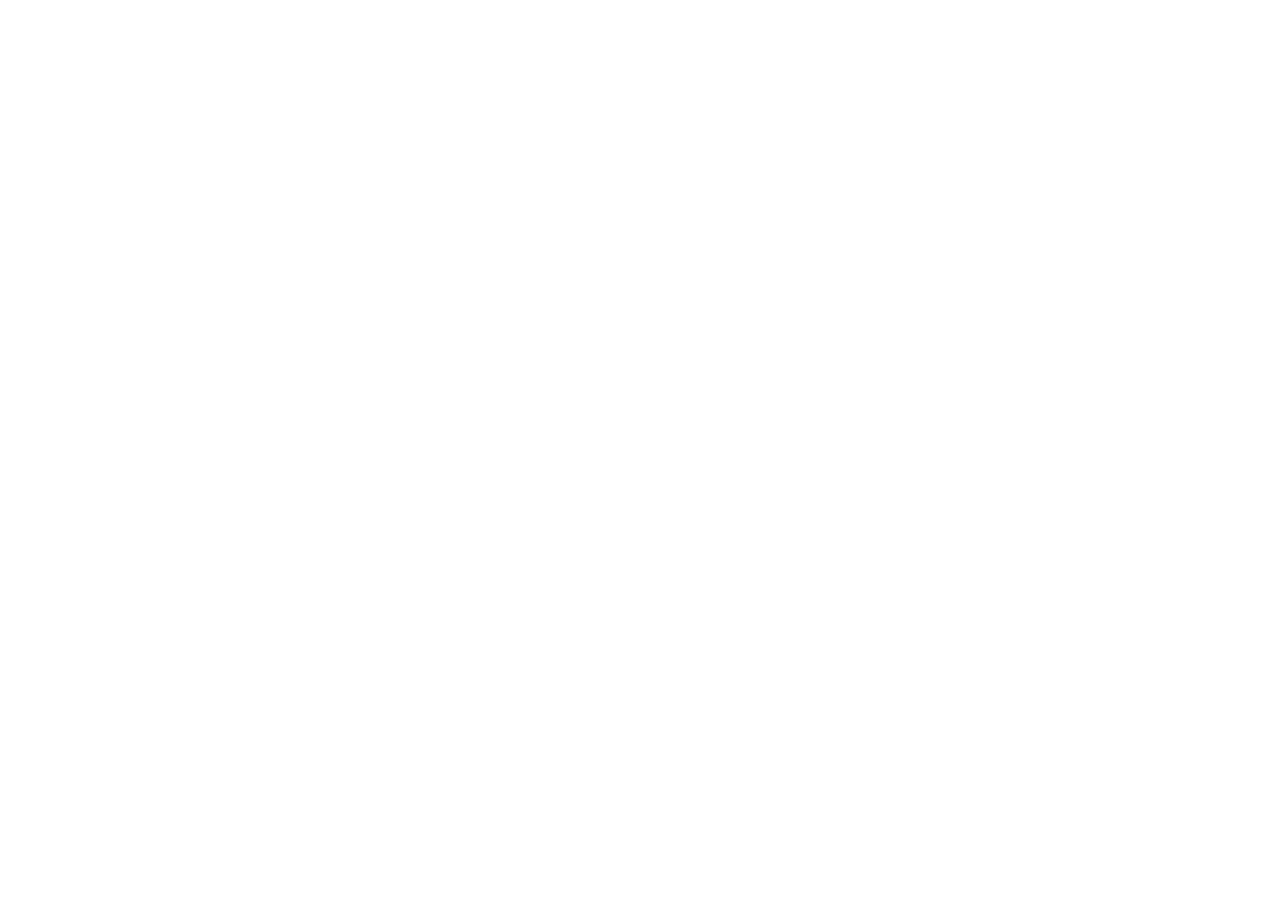
==== bootstrap/bootstrap.html @ 6756a257 "bootstrap" ====
<!DOCTYPE html>
<html lang="en">
  <head>
    <meta charset="UTF-8" />
    <meta name="viewport" content="width=device-width, initial-scale=1.0" />
    <meta http-equiv="X-UA-Compatible" content="ie=edge" />
    <link
      rel="stylesheet"
      href="https://stackpath.bootstrapcdn.com/bootstrap/4.3.1/css/bootstrap.min.css"
      integrity="sha384-ggOyR0iXCbMQv3Xipma34MD+dH/1fQ784/j6cY/iJTQUOhcWr7x9JvoRxT2MZw1T"
      crossorigin="anonymous"
    />
    <script
      src="https://code.jquery.com/jquery-3.3.1.slim.min.js"
      integrity="sha384-q8i/X+965DzO0rT7abK41JStQIAqVgRVzpbzo5smXKp4YfRvH+8abtTE1Pi6jizo"
      crossorigin="anonymous"
    ></script>
    <script
      src="https://cdnjs.cloudflare.com/ajax/libs/popper.js/1.14.7/umd/popper.min.js"
      integrity="sha384-UO2eT0CpHqdSJQ6hJty5KVphtPhzWj9WO1clHTMGa3JDZwrnQq4sF86dIHNDz0W1"
      crossorigin="anonymous"
    ></script>
    <script
      src="https://stackpath.bootstrapcdn.com/bootstrap/4.3.1/js/bootstrap.min.js"
      integrity="sha384-JjSmVgyd0p3pXB1rRibZUAYoIIy6OrQ6VrjIEaFf/nJGzIxFDsf4x0xIM+B07jRM"
      crossorigin="anonymous"
    ></script>
    <link
      href="https://fonts.googleapis.com/css?family=Lobster"
      rel="stylesheet"
    />
    <title>Bootstrap Demo</title>
  </head>
  <body>
    
  </body>
</html>
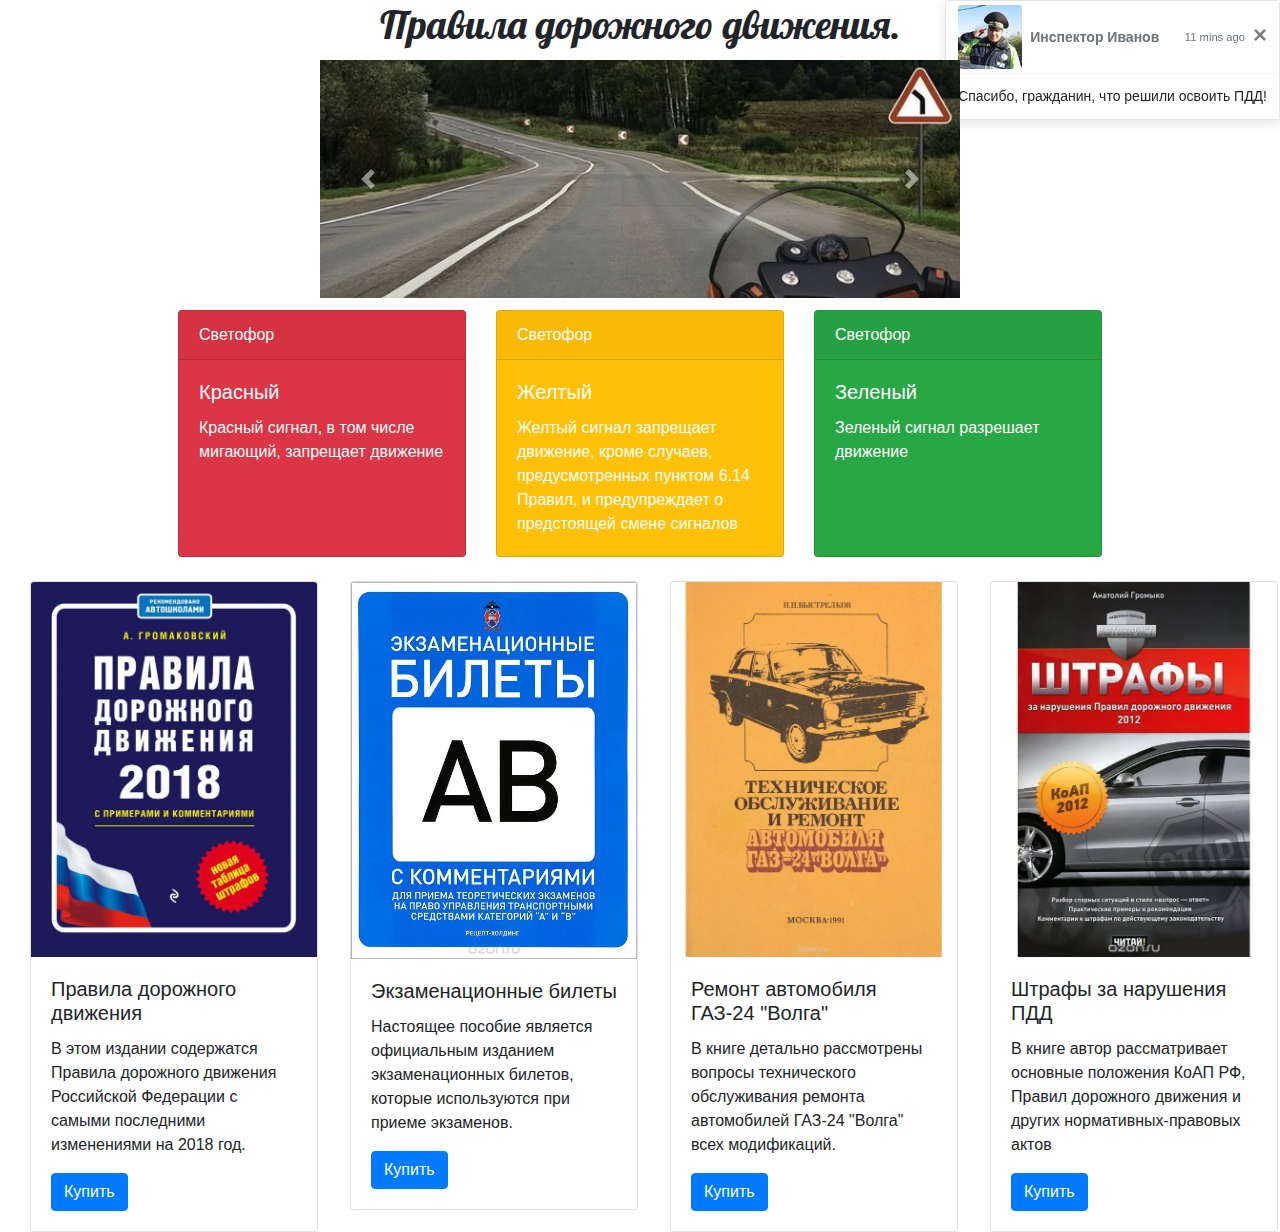
==== commit f49c2f24: "complete" ====
--- a/bootstrap/bootstrap.html
+++ b/bootstrap/bootstrap.html
@@ -32,6 +32,184 @@
     <title>Bootstrap Demo</title>
   </head>
   <body>
-    
+    <div aria-live="polite" aria-atomic="true" style="position: relative;">
+      <div
+        class="toast"
+        data-autohide="false"
+        style="position: absolute; top: 0; right: 0;"
+      >
+        <div class="toast-header">
+          <img src="img/chat.jpg" class="rounded mr-2" alt="..." />
+          <strong class="mr-auto">Инспектор Иванов</strong>
+          <small>11 mins ago</small>
+          <button
+            type="button"
+            class="ml-2 mb-1 close"
+            data-dismiss="toast"
+            aria-label="Close"
+          >
+            <span aria-hidden="true">&times;</span>
+          </button>
+        </div>
+        <div class="toast-body">
+          Спасибо, гражданин, что решили освоить ПДД!
+        </div>
+      </div>
+    </div>
+
+    <div class="container-fluid">
+      <div class="row">
+        <h1 class="center margin-bot" style="font-family: 'Lobster', cursive;">Правила дорожного движения.</h1>
+      </div>
+      <div class="row">
+        <div
+          id="carouselExampleControls"
+          class="carousel slide center margin-bot"
+          data-ride="carousel"
+        >
+          <div class="carousel-inner">
+            <div class="carousel-item active">
+              <img src="img/card1.jpg" class="d-block w-100" alt="..." />
+            </div>
+            <div class="carousel-item">
+              <img src="img/card2.jpg" class="d-block w-100" alt="..." />
+            </div>
+            <div class="carousel-item">
+              <img src="img/card3.jpg" class="d-block w-100" alt="..." />
+            </div>
+          </div>
+          <a
+            class="carousel-control-prev"
+            href="#carouselExampleControls"
+            role="button"
+            data-slide="prev"
+          >
+            <span class="carousel-control-prev-icon" aria-hidden="true"></span>
+            <span class="sr-only">Previous</span>
+          </a>
+          <a
+            class="carousel-control-next"
+            href="#carouselExampleControls"
+            role="button"
+            data-slide="next"
+          >
+            <span class="carousel-control-next-icon" aria-hidden="true"></span>
+            <span class="sr-only">Next</span>
+          </a>
+        </div>
+      </div>
+      <div class="row">
+        <div class="card-deck center">
+          <div class="card text-white bg-danger mb-4" style="max-width: 18rem;">
+            <div class="card-header">Светофор</div>
+            <div class="card-body">
+              <h5 class="card-title">Красный</h5>
+              <p class="card-text">
+                Красный сигнал, в том числе мигающий, запрещает движение
+              </p>
+            </div>
+          </div>
+          <div
+            class="card text-white bg-warning mb-4"
+            style="max-width: 18rem;"
+          >
+            <div class="card-header">Светофор</div>
+            <div class="card-body">
+              <h5 class="card-title">Желтый</h5>
+              <p class="card-text">
+                Желтый сигнал запрещает движение, кроме случаев, предусмотренных
+                пунктом 6.14 Правил, и предупреждает о предстоящей смене
+                сигналов
+              </p>
+            </div>
+          </div>
+          <div
+            class="card text-white bg-success mb-4"
+            style="max-width: 18rem;"
+          >
+            <div class="card-header">Светофор</div>
+            <div class="card-body">
+              <h5 class="card-title">Зеленый</h5>
+              <p class="card-text">Зеленый сигнал разрешает движение</p>
+            </div>
+          </div>
+        </div>
+      </div>
+      <div class="row">
+        <div class="card-deck center">
+          <div class="col-sm-12 col-md-6 col-xl-3">
+            <div class="card" style="width: 18rem;">
+              <img src="img/book1.jpg" class="card-img-top" alt="..." />
+              <div class="card-body">
+                <h5 class="card-title">Правила дорожного движения</h5>
+                <p class="card-text">
+                  В этом издании содержатся Правила дорожного движения
+                  Российской Федерации с самыми последними изменениями на 2018
+                  год.
+                </p>
+                <a href="#" class="btn btn-primary">Купить</a>
+              </div>
+            </div>
+          </div>
+          <div class="col-sm-12 col-md-6 col-xl-3">
+            <div class="card" style="width: 18rem;">
+              <img src="img/book2.jpg" class="card-img-top" alt="..." />
+              <div class="card-body">
+                <h5 class="card-title">Экзаменационные билеты</h5>
+                <p class="card-text">
+                  Настоящее пособие является официальным изданием
+                  экзаменационных билетов, которые используются при приеме
+                  экзаменов.
+                </p>
+                <a href="#" class="btn btn-primary">Купить</a>
+              </div>
+            </div>
+          </div>
+          <div class="col-sm-12 col-md-6 col-xl-3">
+            <div class="card" style="width: 18rem;">
+              <img src="img/book3.jpg" class="card-img-top" alt="..." />
+              <div class="card-body">
+                <h5 class="card-title">Ремонт автомобиля ГАЗ-24 "Волга"</h5>
+                <p class="card-text">
+                  В книге детально рассмотрены вопросы технического обслуживания
+                  ремонта автомобилей ГАЗ-24 "Волга" всех модификаций.
+                </p>
+                <a href="#" class="btn btn-primary">Купить</a>
+              </div>
+            </div>
+          </div>
+          <div class="col-sm-12 col-md-6 col-xl-3">
+            <div class="card" style="width: 18rem;">
+              <img src="img/book4.jpg" class="card-img-top" alt="..." />
+              <div class="card-body">
+                <h5 class="card-title">Штрафы за нарушения ПДД</h5>
+                <p class="card-text">
+                  В книге автор рассматривает основные положения КоАП РФ, Правил
+                  дорожного движения и других нормативных-правовых актов
+                </p>
+                <a href="#" class="btn btn-primary">Купить</a>
+              </div>
+            </div>
+          </div>
+        </div>
+      </div>
+    </div>
+    <script>
+      $(".carousel").carousel();
+      $(".toast").toast("show");
+    </script>
+    <style>
+      #carouselExampleControls {
+        width: 50%;
+      }
+
+      .center {
+        margin: auto;
+      }
+
+      .margin-bot {
+        margin-bottom: 12px;
+      }
+    </style>
   </body>
 </html>
